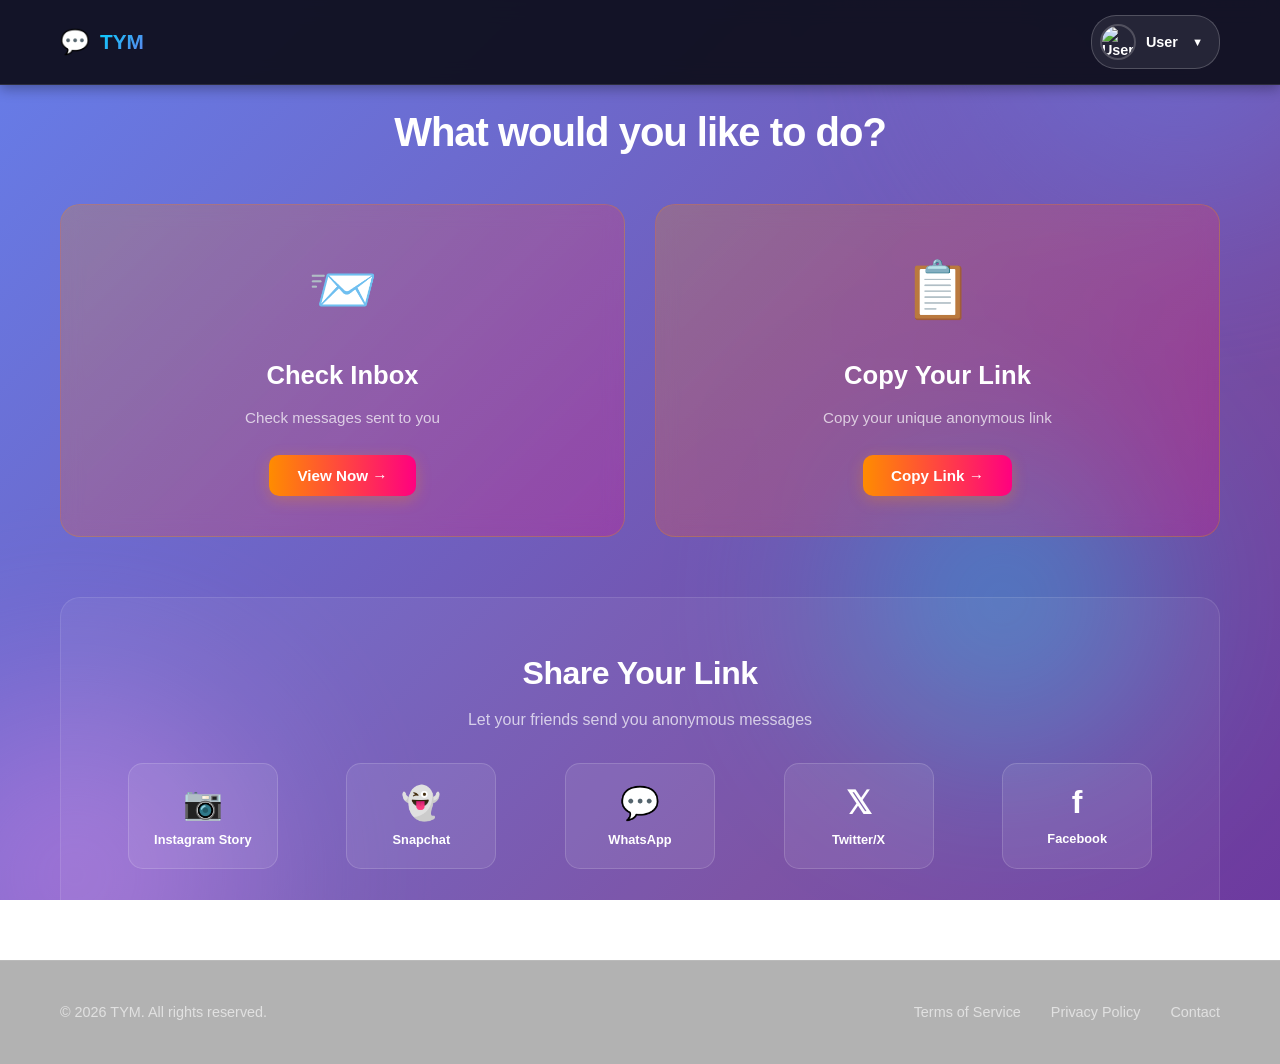
==== dashboard.html @ b66834a2 "Update" ====
<!DOCTYPE html>
<html lang="en">
<head>
    <meta charset="UTF-8">
    <meta name="viewport" content="width=device-width, initial-scale=1.0">
    <title>Dashboard - TYM (Talk Your Mind)</title>
    <link rel="stylesheet" href="dashboard-style.css">
    <!-- Cropper.js CSS -->
    <link rel="stylesheet" href="https://cdnjs.cloudflare.com/ajax/libs/cropperjs/1.5.13/cropper.min.css">
</head>
<body>
    <!-- Background Animation -->
    <div class="background">
        <div class="gradient-bg"></div>
        <div class="blur-blob blob1"></div>
        <div class="blur-blob blob2"></div>
        <div class="blur-blob blob3"></div>
    </div>

    <!-- Navigation Bar -->
    <nav class="navbar">
        <div class="nav-container">
            <!-- Logo -->
            <div class="logo">
                <span class="logo-icon">💬</span>
                <span class="logo-text">TYM</span>
            </div>

            <!-- Profile Trigger (Right Side) -->
            <div class="profile-section">
                <button class="profile-trigger" id="profileTrigger">
                    <img src="https://api.dicebear.com/7.x/avataaars/svg?seed=Felix" alt="User Avatar" class="avatar-image">
                    <span class="user-name" id="userName">User</span>
                    <span class="chevron-icon">▼</span>
                </button>

                <!-- Profile Dropdown Menu -->
                <div class="profile-dropdown hidden" id="profileDropdown">
                    <button class="dropdown-item" id="changeAvatarBtn">
                        <span class="dropdown-icon">📷</span>
                        Change Profile Avatar
                    </button>
                    <button class="dropdown-item" id="changePasswordBtn">
                        <span class="dropdown-icon">🔒</span>
                        Change Login Password
                    </button>
                    <hr class="dropdown-divider">
                    <button class="dropdown-item logout" id="logoutBtn">
                        <span class="dropdown-icon">🚪</span>
                        Logout
                    </button>
                </div>
            </div>
        </div>
    </nav>

    <!-- Main Container -->
    <main class="main-container">
        <!-- Hero Section -->
        <section class="hero-section">
            <h1 class="hero-title">What would you like to do?</h1>
            
            <div class="action-cards">
                <!-- Card 1: Check Inbox -->
                <div class="action-card card-view-messages">
                    <div class="card-icon">📨</div>
                    <h2 class="card-title">Check Inbox</h2>
                    <p class="card-subtitle">Check messages sent to you</p>
                    <button class="card-button" onclick="window.location.href='./inbox.html'">View Now →</button>
                </div>

                <!-- Card 2: Copy Link -->
                <div class="action-card card-generate-link">
                    <div class="card-icon" aria-hidden="true">📋</div>
                    <h2 class="card-title">Copy Your Link</h2>
                    <p class="card-subtitle">Copy your unique anonymous link</p>
                    <button class="card-button" onclick="copyLinkToClipboard()">Copy Link →</button>
                </div>
            </div>
        </section>

        <!-- Share Your Link Section -->
        <section class="share-section">
            <h2 class="share-title">Share Your Link</h2>
            <p class="share-subtitle">Let your friends send you anonymous messages</p>

            <div class="share-buttons-grid">
                <button class="share-button instagram" onclick="shareOn('instagram')">
                    <span class="social-icon">📷</span>
                    <span class="social-text">Instagram Story</span>
                </button>

                <button class="share-button snapchat" onclick="shareOn('snapchat')">
                    <span class="social-icon">👻</span>
                    <span class="social-text">Snapchat</span>
                </button>

                <button class="share-button whatsapp" onclick="shareOn('whatsapp')">
                    <span class="social-icon">💬</span>
                    <span class="social-text">WhatsApp</span>
                </button>

                <button class="share-button twitter" onclick="shareOn('twitter')">
                    <span class="social-icon">𝕏</span>
                    <span class="social-text">Twitter/X</span>
                </button>

                <button class="share-button facebook" onclick="shareOn('facebook')">
                    <span class="social-icon">f</span>
                    <span class="social-text">Facebook</span>
                </button>

                <!-- Copy link button removed; use 'Copy Your Link' action card above -->
            </div>
        </section>
    </main>

    <!-- Footer -->
    <footer class="footer">
        <div class="container">
            <div class="footer-content">
                <p class="footer-brand">© 2026 TYM. All rights reserved.</p>
                <div class="footer-links">
                    <a href="./terms.html" class="footer-link">Terms of Service</a>
                    <a href="./privacy.html" class="footer-link">Privacy Policy</a>
                    <a href="mailto:contact@tym.com" class="footer-link">Contact</a>
                </div>
            </div>
        </div>
    </footer>

    <!-- Toast Notification -->
    <div id="toast" class="toast hidden"></div>

    <!-- Hidden File Input -->
    <input type="file" id="avatarFileInput" accept="image/png, image/jpeg" style="display: none;">

    <!-- Avatar Crop Modal -->
    <div id="avatarCropModal" class="avatar-modal hidden" aria-hidden="true">
        <div class="avatar-modal-overlay" id="avatarModalOverlay"></div>
        <div class="avatar-modal-panel">
            <div class="avatar-modal-header">
                <h2 class="avatar-modal-title">Adjust Your Avatar</h2>
                <button class="avatar-modal-close" id="avatarModalClose" aria-label="Close modal">✕</button>
            </div>

            <div class="avatar-modal-body">
                <div class="avatar-crop-container">
                    <img id="avatarCropImage" src="" alt="Avatar to crop" class="avatar-crop-image">
                </div>
            </div>

            <div class="avatar-modal-footer">
                <button id="avatarCancelBtn" class="avatar-btn avatar-btn-ghost">Cancel</button>
                <button id="avatarConfirmBtn" class="avatar-btn avatar-btn-primary">Confirm & Upload</button>
            </div>
        </div>
    </div>

    <!-- Cropper.js Script -->
    <script src="https://cdnjs.cloudflare.com/ajax/libs/cropperjs/1.5.13/cropper.min.js"></script>

    <!-- Change Password Modal -->
    <div id="changePasswordModal" class="password-modal hidden" aria-hidden="true">
        <div class="password-modal-overlay" id="passwordModalOverlay"></div>
        <div class="password-modal-panel">
            <div class="password-modal-header">
                <h2 class="password-modal-title">Change Password</h2>
                <button class="password-modal-close" id="passwordModalClose" aria-label="Close modal">✕</button>
            </div>

            <form id="changePasswordForm" class="password-form">
                <!-- New Password Field -->
                <div class="form-group">
                    <label for="newPassword" class="form-label">New Password</label>
                    <div class="password-input-wrapper">
                        <input
                            type="password"
                            id="newPassword"
                            name="newPassword"
                            class="form-input password-input"
                            placeholder="Enter new password"
                            required
                            minlength="6"
                        >
                        <button type="button" class="toggle-password-visibility" id="toggleNewPassword" aria-label="Toggle password visibility">
                            👁️
                        </button>
                    </div>
                    <p class="password-hint">At least 6 characters recommended</p>
                </div>

                <!-- Confirm Password Field -->
                <div class="form-group">
                    <label for="confirmPassword" class="form-label">Confirm Password</label>
                    <div class="password-input-wrapper">
                        <input
                            type="password"
                            id="confirmPassword"
                            name="confirmPassword"
                            class="form-input password-input"
                            placeholder="Confirm new password"
                            required
                            minlength="6"
                        >
                        <button type="button" class="toggle-password-visibility" id="toggleConfirmPassword" aria-label="Toggle password visibility">
                            👁️
                        </button>
                    </div>
                    <!-- Real-time match feedback -->
                    <div class="password-feedback">
                        <span id="matchIndicator" class="match-indicator hidden"></span>
                    </div>
                </div>

                <!-- Error message -->
                <div id="passwordErrorMessage" class="error-message hidden"></div>

                <!-- Form Actions -->
                <div class="password-modal-footer">
                    <button type="button" id="passwordCancelBtn" class="password-btn password-btn-ghost">Cancel</button>
                    <button type="submit" id="passwordUpdateBtn" class="password-btn password-btn-primary" disabled>Update Password</button>
                </div>
            </form>
        </div>
    </div>

    <script type="module" src="dashboard.js"></script>
</body>
</html>
---- dashboard-style.css ----
/* ================================
   GLOBAL STYLES & RESET
   ================================ */

* {
    margin: 0;
    padding: 0;
    box-sizing: border-box;
}

html, body {
    width: 100%;
    height: 100%;
    scroll-behavior: smooth;
}

body {
    font-family: -apple-system, BlinkMacSystemFont, 'Segoe UI', 'Roboto', 'Oxygen', 'Ubuntu', 'Cantarell', sans-serif;
    color: #e0e0e0;
    line-height: 1.6;
    background: linear-gradient(135deg, #0f0f1e 0%, #1a1a3e 100%);
    background-attachment: fixed;
    min-height: 100vh;
    overflow-x: hidden;
}

/* ================================
   BACKGROUND & ANIMATIONS
   ================================ */

.background {
    position: fixed;
    top: 0;
    left: 0;
    width: 100%;
    height: 100%;
    z-index: -1;
    overflow: hidden;
}

.gradient-bg {
    position: absolute;
    width: 100%;
    height: 100%;
    background: linear-gradient(
        135deg,
        #667eea 0%,
        #764ba2 25%,
        #5a189a 50%,
        #240046 75%,
        #0f0f1e 100%
    );
    animation: gradientShift 12s ease infinite;
    background-size: 300% 300%;
}

@keyframes gradientShift {
    0% {
        background-position: 0% 50%;
    }
    50% {
        background-position: 100% 50%;
    }
    100% {
        background-position: 0% 50%;
    }
}

.blur-blob {
    position: absolute;
    border-radius: 50%;
    filter: blur(100px);
    opacity: 0.4;
}

.blob1 {
    width: 400px;
    height: 400px;
    background: #667eea;
    top: -200px;
    right: -100px;
    animation: float 8s ease-in-out infinite;
}

.blob2 {
    width: 350px;
    height: 350px;
    background: #f093fb;
    bottom: -150px;
    left: -100px;
    animation: float 10s ease-in-out infinite reverse;
}

.blob3 {
    width: 300px;
    height: 300px;
    background: #00d4ff;
    top: 50%;
    right: 10%;
    animation: float 12s ease-in-out infinite;
}

@keyframes float {
    0%, 100% {
        transform: translateY(0px);
    }
    50% {
        transform: translateY(-50px);
    }
}

/* ================================
   NAVBAR
   ================================ */

.navbar {
    position: fixed;
    top: 0;
    left: 0;
    right: 0;
    z-index: 1000;
    background: rgba(15, 15, 30, 0.95);
    backdrop-filter: blur(10px);
    border-bottom: 1px solid rgba(255, 255, 255, 0.1);
    padding: 15px 0;
    box-shadow: 0 4px 12px rgba(0, 0, 0, 0.3);
}

.nav-container {
    max-width: 1200px;
    margin: 0 auto;
    padding: 0 20px;
    display: flex;
    align-items: center;
    justify-content: space-between;
    gap: 20px;
}

/* Logo */
.logo {
    display: flex;
    align-items: center;
    gap: 10px;
    font-weight: 800;
    color: white;
    font-size: 1.3rem;
    text-decoration: none;
}

.logo-icon {
    font-size: 1.5rem;
}

.logo-text {
    background: linear-gradient(135deg, #00d4ff, #667eea);
    -webkit-background-clip: text;
    -webkit-text-fill-color: transparent;
    background-clip: text;
}

/* ================================
   PROFILE SECTION & DROPDOWN
   ================================ */

.profile-section {
    position: relative;
}

.profile-trigger {
    display: flex;
    align-items: center;
    gap: 10px;
    background: rgba(255, 255, 255, 0.08);
    border: 1px solid rgba(255, 255, 255, 0.2);
    color: white;
    border-radius: 25px;
    padding: 8px 16px 8px 8px;
    cursor: pointer;
    transition: all 0.3s ease;
    font-size: 0.9rem;
    font-weight: 600;
}

.profile-trigger:hover {
    background: rgba(255, 255, 255, 0.12);
    border-color: rgba(255, 255, 255, 0.3);
    transform: translateY(-2px);
    box-shadow: 0 4px 12px rgba(102, 126, 234, 0.2);
}

.avatar-image {
    width: 36px;
    height: 36px;
    border-radius: 50%;
    object-fit: cover;
    border: 2px solid rgba(255, 255, 255, 0.2);
}

.user-name {
    max-width: 80px;
    white-space: nowrap;
    overflow: hidden;
    text-overflow: ellipsis;
}

.chevron-icon {
    font-size: 0.7rem;
    margin-left: 4px;
    transition: transform 0.3s ease;
}

.profile-trigger.active .chevron-icon {
    transform: rotate(180deg);
}

/* Profile Dropdown */
.profile-dropdown {
    position: absolute;
    top: 100%;
    right: 0;
    margin-top: 8px;
    background: rgba(31, 31, 64, 0.95);
    backdrop-filter: blur(10px);
    border: 1px solid rgba(255, 255, 255, 0.15);
    border-radius: 12px;
    padding: 8px 0;
    min-width: 220px;
    z-index: 999;
    box-shadow: 0 8px 32px rgba(0, 0, 0, 0.3);
    animation: slideDown 0.3s ease-out;
}

.profile-dropdown.hidden {
    display: none;
}

@keyframes slideDown {
    from {
        opacity: 0;
        transform: translateY(-10px);
    }
    to {
        opacity: 1;
        transform: translateY(0);
    }
}

.dropdown-item {
    display: flex;
    align-items: center;
    gap: 12px;
    width: 100%;
    padding: 12px 20px;
    background: none;
    border: none;
    color: #e0e0e0;
    text-align: left;
    cursor: pointer;
    transition: all 0.2s ease;
    font-size: 0.9rem;
    font-weight: 500;
}

.dropdown-item:hover {
    background: rgba(102, 126, 234, 0.15);
    color: #00d4ff;
    padding-left: 24px;
}

.dropdown-icon {
    font-size: 1.1rem;
}

.dropdown-divider {
    margin: 8px 0;
    border: none;
    border-top: 1px solid rgba(255, 255, 255, 0.1);
}

.dropdown-item.logout:hover {
    background: rgba(244, 67, 54, 0.15);
    color: #ff6b6b;
}

/* ================================
   MAIN CONTAINER
   ================================ */

.main-container {
    max-width: 1200px;
    margin: 0 auto;
    padding: 100px 20px 40px;
    min-height: calc(100vh - 200px);
    position: relative;
    z-index: 1;
}

.container {
    max-width: 1200px;
    margin: 0 auto;
    padding: 0 20px;
}

/* ================================
   HERO SECTION
   ================================ */

.hero-section {
    margin-bottom: 60px;
    animation: fadeIn 0.6s ease-out;
}

@keyframes fadeIn {
    from {
        opacity: 0;
    }
    to {
        opacity: 1;
    }
}

.hero-title {
    font-size: 2.5rem;
    font-weight: 900;
    color: white;
    margin-bottom: 40px;
    letter-spacing: -1px;
    text-align: center;
}

/* Action Cards */
.action-cards {
    display: grid;
    grid-template-columns: repeat(2, 1fr);
    gap: 30px;
    margin-bottom: 40px;
}

.action-card {
    background: rgba(255, 255, 255, 0.08);
    backdrop-filter: blur(10px);
    border: 1px solid rgba(255, 255, 255, 0.12);
    border-radius: 20px;
    padding: 40px 30px;
    text-align: center;
    transition: all 0.3s ease;
    animation: slideUp 0.6s ease-out;
    position: relative;
    overflow: hidden;
}

@keyframes slideUp {
    from {
        opacity: 0;
        transform: translateY(30px);
    }
    to {
        opacity: 1;
        transform: translateY(0);
    }
}

.action-card::before {
    content: '';
    position: absolute;
    top: 0;
    left: 0;
    right: 0;
    bottom: 0;
    background: linear-gradient(135deg, rgba(255, 140, 0, 0.1), rgba(255, 0, 128, 0.1));
    z-index: -1;
}

.card-view-messages,
.card-generate-link {
    background: linear-gradient(135deg, rgba(255, 140, 0, 0.15), rgba(255, 0, 128, 0.15));
    border: 1px solid rgba(255, 140, 0, 0.3);
}

.action-card:hover {
    transform: translateY(-8px);
    background: linear-gradient(135deg, rgba(255, 140, 0, 0.25), rgba(255, 0, 128, 0.25));
    border: 1px solid rgba(255, 140, 0, 0.5);
    box-shadow: 0 15px 40px rgba(255, 140, 0, 0.2);
}

.card-icon {
    font-size: 3.5rem;
    margin-bottom: 20px;
    display: block;
    animation: bounce 2s ease-in-out infinite;
}

@keyframes bounce {
    0%, 100% {
        transform: translateY(0);
    }
    50% {
        transform: translateY(-10px);
    }
}

.card-title {
    font-size: 1.6rem;
    font-weight: 700;
    color: white;
    margin-bottom: 10px;
}

.card-subtitle {
    font-size: 0.95rem;
    color: rgba(255, 255, 255, 0.7);
    margin-bottom: 25px;
}

.card-button {
    padding: 12px 28px;
    background: linear-gradient(to right, #ff8c00, #ff0080);
    color: white;
    border: none;
    border-radius: 10px;
    font-weight: 700;
    font-size: 0.95rem;
    cursor: pointer;
    transition: all 0.3s ease;
    box-shadow: 0 4px 15px rgba(255, 140, 0, 0.3);
}

.card-button:hover {
    transform: translateY(-2px);
    box-shadow: 0 6px 25px rgba(255, 140, 0, 0.5);
}

.card-button:active {
    transform: translateY(0);
}

/* ================================
   SHARE SECTION
   ================================ */

.share-section {
    background: rgba(255, 255, 255, 0.05);
    border: 1px solid rgba(255, 255, 255, 0.1);
    border-radius: 20px;
    padding: 50px 40px;
    text-align: center;
}

.share-title {
    font-size: 2rem;
    font-weight: 900;
    color: white;
    margin-bottom: 8px;
    letter-spacing: -0.5px;
}

.share-subtitle {
    font-size: 1rem;
    color: rgba(255, 255, 255, 0.7);
    margin-bottom: 30px;
}

.share-buttons-grid {
    display: grid;
    grid-template-columns: repeat(auto-fit, minmax(150px, 1fr));
    gap: 15px;
    justify-items: center;
}

.share-button {
    display: flex;
    flex-direction: column;
    align-items: center;
    justify-content: center;
    gap: 10px;
    width: 100%;
    max-width: 150px;
    padding: 20px 15px;
    background: rgba(255, 255, 255, 0.08);
    border: 1px solid rgba(255, 255, 255, 0.15);
    border-radius: 15px;
    color: white;
    cursor: pointer;
    transition: all 0.3s ease;
    font-weight: 600;
    font-size: 0.85rem;
}

.share-button:hover {
    background: linear-gradient(135deg, rgba(255, 140, 0, 0.3), rgba(255, 0, 128, 0.3));
    border: 1px solid rgba(255, 140, 0, 0.5);
    transform: translateY(-5px);
    box-shadow: 0 10px 25px rgba(255, 140, 0, 0.2);
}

.share-button:active {
    transform: translateY(-2px);
}

.social-icon {
    font-size: 2rem;
}

.social-text {
    text-align: center;
    font-size: 0.8rem;
    line-height: 1.3;
}

/* ================================
   FOOTER
   ================================ */

.footer {
    background: rgba(0, 0, 0, 0.3);
    backdrop-filter: blur(10px);
    border-top: 1px solid rgba(255, 255, 255, 0.1);
    padding: 40px 0;
    margin-top: auto;
    position: relative;
    z-index: 1;
}

.footer-content {
    display: flex;
    justify-content: space-between;
    align-items: center;
    gap: 30px;
}

.footer-brand {
    color: rgba(255, 255, 255, 0.6);
    font-size: 0.9rem;
}

.footer-links {
    display: flex;
    gap: 30px;
}

.footer-link {
    color: rgba(255, 255, 255, 0.6);
    text-decoration: none;
    font-size: 0.9rem;
    transition: all 0.3s ease;
}

.footer-link:hover {
    color: #667eea;
    transform: translateY(-2px);
}

/* ================================
   TOAST NOTIFICATION
   ================================ */

.toast {
    position: fixed;
    bottom: 30px;
    left: 50%;
    transform: translateX(-50%);
    background: linear-gradient(135deg, #4caf50, #45a049);
    color: white;
    padding: 14px 24px;
    border-radius: 8px;
    font-weight: 600;
    z-index: 5000;
    box-shadow: 0 4px 12px rgba(0, 0, 0, 0.3);
    animation: slideUp 0.3s ease-out;
}

.toast.hidden {
    display: none;
}

.toast.error {
    background: linear-gradient(135deg, #f44336, #da190b);
}

/* ================================
   RESPONSIVE DESIGN
   ================================ */

@media (max-width: 1024px) {
    .nav-container {
        padding: 0 15px;
        gap: 15px;
    }

    .main-container {
        padding: 90px 15px 40px;
    }

    .hero-title {
        font-size: 2rem;
    }

    .action-cards {
        gap: 20px;
    }

    .action-card {
        padding: 30px 20px;
    }

    .share-section {
        padding: 40px 30px;
    }

    .share-title {
        font-size: 1.6rem;
    }
}

@media (max-width: 768px) {
    .navbar {
        padding: 12px 0;
    }

    .nav-container {
        padding: 0 12px;
        gap: 10px;
    }

    .logo {
        font-size: 1.1rem;
        gap: 8px;
    }

    .logo-icon {
        font-size: 1.3rem;
    }

    .logo-text {
        display: none;
    }

    .user-name {
        max-width: 60px;
    }

    .profile-trigger {
        padding: 6px 12px 6px 6px;
    }

    .avatar-image {
        width: 32px;
        height: 32px;
    }

    .main-container {
        padding: 80px 12px 40px;
    }

    .hero-section {
        margin-bottom: 40px;
    }

    .hero-title {
        font-size: 1.6rem;
        margin-bottom: 30px;
    }

    .action-cards {
        grid-template-columns: 1fr;
        gap: 15px;
    }

    .action-card {
        padding: 25px 20px;
    }

    .card-icon {
        font-size: 2.5rem;
        margin-bottom: 15px;
    }

    .card-title {
        font-size: 1.3rem;
    }

    .card-subtitle {
        font-size: 0.9rem;
        margin-bottom: 18px;
    }

    .card-button {
        padding: 10px 24px;
        font-size: 0.9rem;
    }

    .share-section {
        padding: 35px 20px;
    }

    .share-title {
        font-size: 1.3rem;
    }

    .share-subtitle {
        font-size: 0.9rem;
        margin-bottom: 25px;
    }

    .share-buttons-grid {
        grid-template-columns: repeat(auto-fit, minmax(130px, 1fr));
        gap: 12px;
    }

    .share-button {
        max-width: 100%;
        padding: 18px 12px;
    }

    .footer-content {
        flex-direction: column;
        text-align: center;
        gap: 20px;
    }

    .footer-links {
        flex-wrap: wrap;
        gap: 15px;
        justify-content: center;
    }
}

@media (max-width: 480px) {
    .navbar {
        padding: 10px 0;
    }

    .nav-container {
        padding: 0 10px;
        gap: 8px;
    }

    .logo {
        font-size: 1rem;
        gap: 6px;
    }

    .logo-icon {
        font-size: 1.2rem;
    }

    .profile-trigger {
        padding: 5px 10px 5px 5px;
        gap: 8px;
    }

    .avatar-image {
        width: 30px;
        height: 30px;
    }

    .user-name {
        max-width: 50px;
        font-size: 0.85rem;
    }

    .chevron-icon {
        font-size: 0.6rem;
    }

    .main-container {
        padding: 75px 10px 30px;
    }

    .hero-section {
        margin-bottom: 30px;
    }

    .hero-title {
        font-size: 1.4rem;
        margin-bottom: 25px;
    }

    .action-cards {
        gap: 12px;
    }

    .action-card {
        padding: 20px 15px;
    }

    .card-icon {
        font-size: 2rem;
        margin-bottom: 12px;
    }

    .card-title {
        font-size: 1.1rem;
    }

    .card-subtitle {
        font-size: 0.85rem;
        margin-bottom: 15px;
    }

    .card-button {
        padding: 9px 20px;
        font-size: 0.85rem;
    }

    .share-section {
        padding: 30px 15px;
    }

    .share-title {
        font-size: 1.2rem;
        margin-bottom: 6px;
    }

    .share-subtitle {
        font-size: 0.85rem;
        margin-bottom: 20px;
    }

    .share-buttons-grid {
        grid-template-columns: repeat(2, 1fr);
        gap: 10px;
    }

    .share-button {
        padding: 16px 10px;
        font-size: 0.75rem;
    }

    .social-icon {
        font-size: 1.6rem;
    }

    .toast {
        bottom: 20px;
        padding: 12px 20px;
        font-size: 0.9rem;
    }

    .footer {
        padding: 30px 0;
    }

    .footer-brand {
        font-size: 0.8rem;
    }

    .footer-link {
        font-size: 0.8rem;
    }

    .profile-dropdown {
        min-width: 180px;
    }

    .dropdown-item {
        padding: 10px 16px;
        font-size: 0.85rem;
    }
}

@media (max-width: 360px) {
    .nav-container {
        padding: 0 8px;
    }

    .user-name {
        max-width: 42px;
        font-size: 0.8rem;
    }

    .hero-title {
        font-size: 1.2rem;
    }

    .card-button {
        width: 100%;
    }

    .share-button {
        padding: 14px 8px;
        font-size: 0.72rem;
    }
}

/* ================================
   AVATAR CROP MODAL STYLES
   ================================ */

.avatar-modal {
    position: fixed;
    top: 0;
    left: 0;
    width: 100%;
    height: 100%;
    z-index: 9999;
    display: flex;
    align-items: center;
    justify-content: center;
    animation: fadeIn 0.3s ease-in-out;
}

.avatar-modal.hidden {
    display: none;
}

@keyframes fadeIn {
    from {
        opacity: 0;
    }
    to {
        opacity: 1;
    }
}

.avatar-modal-overlay {
    position: absolute;
    top: 0;
    left: 0;
    width: 100%;
    height: 100%;
    background: rgba(0, 0, 0, 0.7);
    backdrop-filter: blur(5px);
    z-index: -1;
}

.avatar-modal-panel {
    background: linear-gradient(135deg, #1a1a2e 0%, #16213e 100%);
    border: 1px solid rgba(255, 140, 0, 0.2);
    border-radius: 20px;
    box-shadow: 0 8px 32px rgba(255, 140, 0, 0.1), 0 0 50px rgba(255, 0, 128, 0.05);
    padding: 30px;
    max-width: 500px;
    width: 90%;
    animation: slideUp 0.3s ease-out;
}

@keyframes slideUp {
    from {
        transform: translateY(50px);
        opacity: 0;
    }
    to {
        transform: translateY(0);
        opacity: 1;
    }
}

.avatar-modal-header {
    display: flex;
    justify-content: space-between;
    align-items: center;
    margin-bottom: 20px;
    padding-bottom: 15px;
    border-bottom: 1px solid rgba(255, 140, 0, 0.15);
}

.avatar-modal-title {
    font-size: 1.5rem;
    font-weight: 600;
    color: #fff;
    margin: 0;
}

.avatar-modal-close {
    background: none;
    border: none;
    font-size: 1.5rem;
    color: #b0b0b0;
    cursor: pointer;
    padding: 0;
    width: 32px;
    height: 32px;
    display: flex;
    align-items: center;
    justify-content: center;
    border-radius: 8px;
    transition: all 0.2s ease;
}

.avatar-modal-close:hover {
    background: rgba(255, 140, 0, 0.1);
    color: #ff8c00;
}

.avatar-modal-body {
    margin-bottom: 25px;
}

.avatar-crop-container {
    width: 100%;
    height: 400px;
    background: rgba(0, 0, 0, 0.3);
    border-radius: 12px;
    overflow: hidden;
    border: 2px solid rgba(255, 140, 0, 0.2);
}

.avatar-crop-image {
    width: 100%;
    height: 100%;
    display: block;
}

/* Cropper.js circular mask preview */
.avatar-crop-container .cropper-view-box {
    border-radius: 50% !important;
    outline-width: 0 !important;
    box-shadow: inset 0 0 0 1000px rgba(0, 0, 0, 0.5) !important;
}

.avatar-crop-container .cropper-modal {
    background: rgba(0, 0, 0, 0.5) !important;
}

.avatar-crop-container .cropper-face {
    background-color: rgba(255, 255, 255, 0.1) !important;
}

.avatar-modal-footer {
    display: flex;
    gap: 12px;
    justify-content: flex-end;
}

.avatar-btn {
    padding: 12px 24px;
    border: none;
    border-radius: 10px;
    font-size: 1rem;
    font-weight: 600;
    cursor: pointer;
    transition: all 0.3s ease;
    text-transform: capitalize;
}

.avatar-btn-ghost {
    background: transparent;
    color: #b0b0b0;
    border: 1px solid rgba(255, 255, 255, 0.2);
}

.avatar-btn-ghost:hover {
    background: rgba(255, 255, 255, 0.05);
    color: #fff;
    border-color: rgba(255, 255, 255, 0.3);
}

.avatar-btn-primary {
    background: linear-gradient(to right, #ff8c00, #ff0080);
    color: #fff;
    box-shadow: 0 4px 15px rgba(255, 140, 0, 0.3);
}

.avatar-btn-primary:hover {
    transform: translateY(-2px);
    box-shadow: 0 6px 20px rgba(255, 140, 0, 0.4);
}

.avatar-btn-primary:active {
    transform: translateY(0);
}

/* Responsive Avatar Modal */
@media (max-width: 600px) {
    .avatar-modal-panel {
        padding: 20px;
        width: 95%;
    }

    .avatar-modal-title {
        font-size: 1.25rem;
    }

    .avatar-crop-container {
        height: 300px;
    }

    .avatar-modal-footer {
        flex-direction: column;
    }

    .avatar-btn {
        width: 100%;
    }
}

/* ================================
   CHANGE PASSWORD MODAL STYLES
   ================================ */

.password-modal {
    position: fixed;
    top: 0;
    left: 0;
    width: 100%;
    height: 100%;
    z-index: 9999;
    display: flex;
    align-items: center;
    justify-content: center;
    animation: fadeIn 0.3s ease-in-out;
}

.password-modal.hidden {
    display: none;
}

.password-modal-overlay {
    position: absolute;
    top: 0;
    left: 0;
    width: 100%;
    height: 100%;
    background: rgba(0, 0, 0, 0.7);
    backdrop-filter: blur(5px);
    z-index: -1;
}

.password-modal-panel {
    background: linear-gradient(135deg, #1a1a2e 0%, #16213e 100%);
    border: 1px solid rgba(255, 140, 0, 0.2);
    border-radius: 20px;
    box-shadow: 0 8px 32px rgba(255, 140, 0, 0.1), 0 0 50px rgba(255, 0, 128, 0.05);
    padding: 30px;
    max-width: 450px;
    width: 90%;
    animation: slideUp 0.3s ease-out;
}

.password-modal-header {
    display: flex;
    justify-content: space-between;
    align-items: center;
    margin-bottom: 25px;
    padding-bottom: 15px;
    border-bottom: 1px solid rgba(255, 140, 0, 0.15);
}

.password-modal-title {
    font-size: 1.5rem;
    font-weight: 600;
    color: #fff;
    margin: 0;
}

.password-modal-close {
    background: none;
    border: none;
    font-size: 1.5rem;
    color: #b0b0b0;
    cursor: pointer;
    padding: 0;
    width: 32px;
    height: 32px;
    display: flex;
    align-items: center;
    justify-content: center;
    border-radius: 8px;
    transition: all 0.2s ease;
}

.password-modal-close:hover {
    background: rgba(255, 140, 0, 0.1);
    color: #ff8c00;
}

.password-form {
    display: flex;
    flex-direction: column;
    gap: 20px;
}

.form-group {
    display: flex;
    flex-direction: column;
    gap: 8px;
}

.form-label {
    font-size: 0.95rem;
    font-weight: 600;
    color: #e0e0e0;
    text-transform: capitalize;
}

.password-input-wrapper {
    position: relative;
    display: flex;
    align-items: center;
}

.form-input {
    width: 100%;
    padding: 12px 42px 12px 14px;
    background: rgba(255, 255, 255, 0.05);
    border: 1.5px solid rgba(255, 140, 0, 0.2);
    border-radius: 10px;
    color: #fff;
    font-size: 1rem;
    transition: all 0.3s ease;
}

.form-input:focus {
    outline: none;
    background: rgba(255, 255, 255, 0.08);
    border-color: rgba(255, 140, 0, 0.5);
    box-shadow: 0 0 0 3px rgba(255, 140, 0, 0.1);
}

.form-input::placeholder {
    color: #808080;
}

.toggle-password-visibility {
    position: absolute;
    right: 12px;
    background: none;
    border: none;
    cursor: pointer;
    font-size: 1.1rem;
    padding: 4px 8px;
    color: #b0b0b0;
    transition: color 0.2s ease;
    display: flex;
    align-items: center;
    justify-content: center;
}

.toggle-password-visibility:hover {
    color: #ff8c00;
}

.password-hint {
    font-size: 0.8rem;
    color: #909090;
    margin: 0;
}

.password-feedback {
    min-height: 20px;
    display: flex;
    align-items: center;
}

.match-indicator {
    font-size: 0.85rem;
    font-weight: 600;
    display: flex;
    align-items: center;
    gap: 6px;
}

.match-indicator.match {
    color: #4caf50;
}

.match-indicator.match::before {
    content: '✓';
}

.match-indicator.mismatch {
    color: #f44336;
}

.match-indicator.mismatch::before {
    content: '✗';
}

.error-message {
    padding: 12px 14px;
    background: rgba(244, 67, 54, 0.1);
    border: 1px solid rgba(244, 67, 54, 0.3);
    border-radius: 8px;
    color: #f44336;
    font-size: 0.9rem;
    text-align: center;
}

.error-message.hidden {
    display: none;
}

.password-modal-footer {
    display: flex;
    gap: 12px;
    justify-content: flex-end;
    margin-top: 25px;
}

.password-btn {
    padding: 12px 24px;
    border: none;
    border-radius: 10px;
    font-size: 1rem;
    font-weight: 600;
    cursor: pointer;
    transition: all 0.3s ease;
    text-transform: capitalize;
}

.password-btn:disabled {
    opacity: 0.5;
    cursor: not-allowed;
}

.password-btn-ghost {
    background: transparent;
    color: #b0b0b0;
    border: 1px solid rgba(255, 255, 255, 0.2);
}

.password-btn-ghost:hover:not(:disabled) {
    background: rgba(255, 255, 255, 0.05);
    color: #fff;
    border-color: rgba(255, 255, 255, 0.3);
}

.password-btn-primary {
    background: linear-gradient(to right, #ff8c00, #ff0080);
    color: #fff;
    box-shadow: 0 4px 15px rgba(255, 140, 0, 0.3);
}

.password-btn-primary:hover:not(:disabled) {
    transform: translateY(-2px);
    box-shadow: 0 6px 20px rgba(255, 140, 0, 0.4);
}

.password-btn-primary:active:not(:disabled) {
    transform: translateY(0);
}

.password-btn-primary.loading {
    pointer-events: none;
}

/* Responsive Password Modal */
@media (max-width: 600px) {
    .password-modal-panel {
        padding: 20px;
        width: 95%;
    }

    .password-modal-title {
        font-size: 1.25rem;
    }

    .password-modal-footer {
        flex-direction: column;
    }

    .password-btn {
        width: 100%;
    }

    .form-input {
        padding: 12px 40px 12px 14px;
        font-size: 16px; /* Prevents zoom on iOS */
    }
}
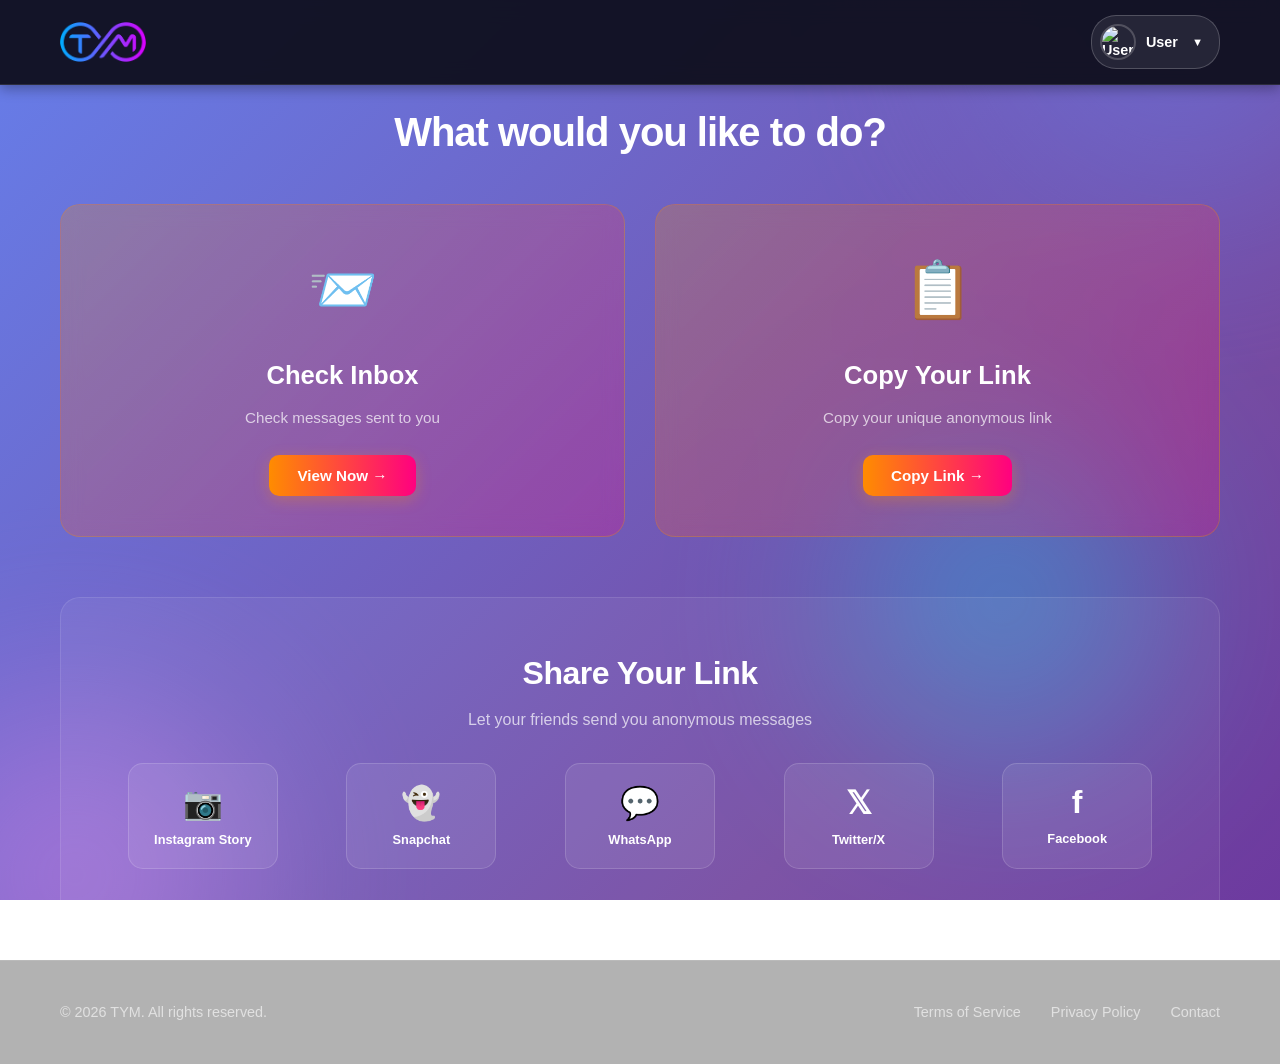
==== commit 1eb2d0fe: "update" ====
--- a/dashboard.html
+++ b/dashboard.html
@@ -22,8 +22,7 @@
         <div class="nav-container">
             <!-- Logo -->
             <div class="logo">
-                <span class="logo-icon">💬</span>
-                <span class="logo-text">TYM</span>
+                <img src="assets/tym-logo.png" alt="TYM logo" class="logo-image">
             </div>
 
             <!-- Profile Trigger (Right Side) -->
--- a/dashboard-style.css
+++ b/dashboard-style.css
@@ -140,22 +140,13 @@
 .logo {
     display: flex;
     align-items: center;
-    gap: 10px;
-    font-weight: 800;
-    color: white;
-    font-size: 1.3rem;
     text-decoration: none;
 }
 
-.logo-icon {
-    font-size: 1.5rem;
-}
-
-.logo-text {
-    background: linear-gradient(135deg, #00d4ff, #667eea);
-    -webkit-background-clip: text;
-    -webkit-text-fill-color: transparent;
-    background-clip: text;
+.logo-image {
+    display: block;
+    width: auto;
+    height: 40px;
 }
 
 /* ================================
@@ -623,17 +614,8 @@
         gap: 10px;
     }
 
-    .logo {
-        font-size: 1.1rem;
-        gap: 8px;
-    }
-
-    .logo-icon {
-        font-size: 1.3rem;
-    }
-
-    .logo-text {
-        display: none;
+    .logo-image {
+        height: 34px;
     }
 
     .user-name {
@@ -736,13 +718,8 @@
         gap: 8px;
     }
 
-    .logo {
-        font-size: 1rem;
-        gap: 6px;
-    }
-
-    .logo-icon {
-        font-size: 1.2rem;
+    .logo-image {
+        height: 30px;
     }
 
     .profile-trigger {
@@ -1341,6 +1318,8 @@
     .password-modal-panel {
         padding: 20px;
         width: 95%;
+        max-height: calc(100vh - 24px);
+        overflow-y: auto;
     }
 
     .password-modal-title {
@@ -1360,3 +1339,170 @@
         font-size: 16px; /* Prevents zoom on iOS */
     }
 }
+
+@media (max-width: 420px) {
+    .share-buttons-grid {
+        grid-template-columns: 1fr;
+    }
+
+    .share-button {
+        max-width: 100%;
+    }
+
+    .avatar-modal-panel,
+    .password-modal-panel {
+        width: calc(100% - 16px);
+        padding: 16px;
+        border-radius: 14px;
+        max-height: calc(100vh - 16px);
+        overflow-y: auto;
+    }
+
+    .avatar-crop-container {
+        height: 260px;
+    }
+}
+
+@media (max-height: 720px) {
+    .main-container {
+        padding-top: 76px;
+    }
+}
+
+/* Device preset tuning */
+@media (max-width: 390px) and (max-height: 844px) {
+    .hero-title {
+        font-size: 1.25rem;
+        margin-bottom: 20px;
+    }
+
+    .action-card {
+        padding: 18px 12px;
+    }
+
+    .share-section {
+        padding: 24px 12px;
+    }
+}
+
+@media (min-width: 768px) and (max-width: 1024px) {
+    .main-container {
+        max-width: 960px;
+    }
+
+    .action-cards {
+        grid-template-columns: repeat(2, minmax(0, 1fr));
+        gap: 18px;
+    }
+
+    .share-buttons-grid {
+        grid-template-columns: repeat(3, minmax(0, 1fr));
+    }
+}
+
+@media (min-width: 1440px) {
+    .nav-container,
+    .main-container,
+    .container {
+        max-width: 1320px;
+    }
+
+    .hero-title {
+        font-size: 2.8rem;
+    }
+
+    .action-card {
+        padding: 44px 34px;
+    }
+
+    .share-section {
+        padding: 56px 48px;
+    }
+}
+
+/* Final viewport polish */
+@media (max-width: 375px) and (max-height: 667px) {
+    .main-container {
+        padding: 70px 8px 24px;
+    }
+
+    .hero-title {
+        font-size: 1.1rem;
+        margin-bottom: 16px;
+    }
+
+    .action-card {
+        padding: 14px 10px;
+    }
+
+    .share-section {
+        padding: 18px 10px;
+    }
+}
+
+@media (min-width: 768px) and (max-width: 834px) and (orientation: portrait) {
+    .main-container {
+        padding: 90px 18px 38px;
+    }
+
+    .hero-title {
+        font-size: 2.15rem;
+    }
+
+    .share-buttons-grid {
+        grid-template-columns: repeat(2, minmax(0, 1fr));
+        gap: 14px;
+    }
+
+    .share-button {
+        max-width: 100%;
+    }
+}
+
+@media (min-width: 1900px) and (min-height: 1000px) {
+    .hero-title {
+        font-size: 3rem;
+    }
+
+    .action-cards {
+        gap: 36px;
+    }
+
+    .share-buttons-grid {
+        grid-template-columns: repeat(6, minmax(0, 1fr));
+    }
+}
+
+@media (max-height: 500px) and (orientation: landscape) {
+    .navbar {
+        padding: 8px 0;
+    }
+
+    .main-container {
+        padding-top: 62px;
+        padding-bottom: 16px;
+    }
+
+    .hero-title {
+        font-size: 1.35rem;
+        margin-bottom: 14px;
+    }
+
+    .action-cards {
+        gap: 12px;
+    }
+
+    .action-card {
+        padding: 16px 12px;
+    }
+
+    .share-section {
+        padding: 20px 14px;
+    }
+
+    .avatar-modal-panel,
+    .password-modal-panel {
+        max-height: calc(100vh - 14px);
+        overflow-y: auto;
+    }
+}
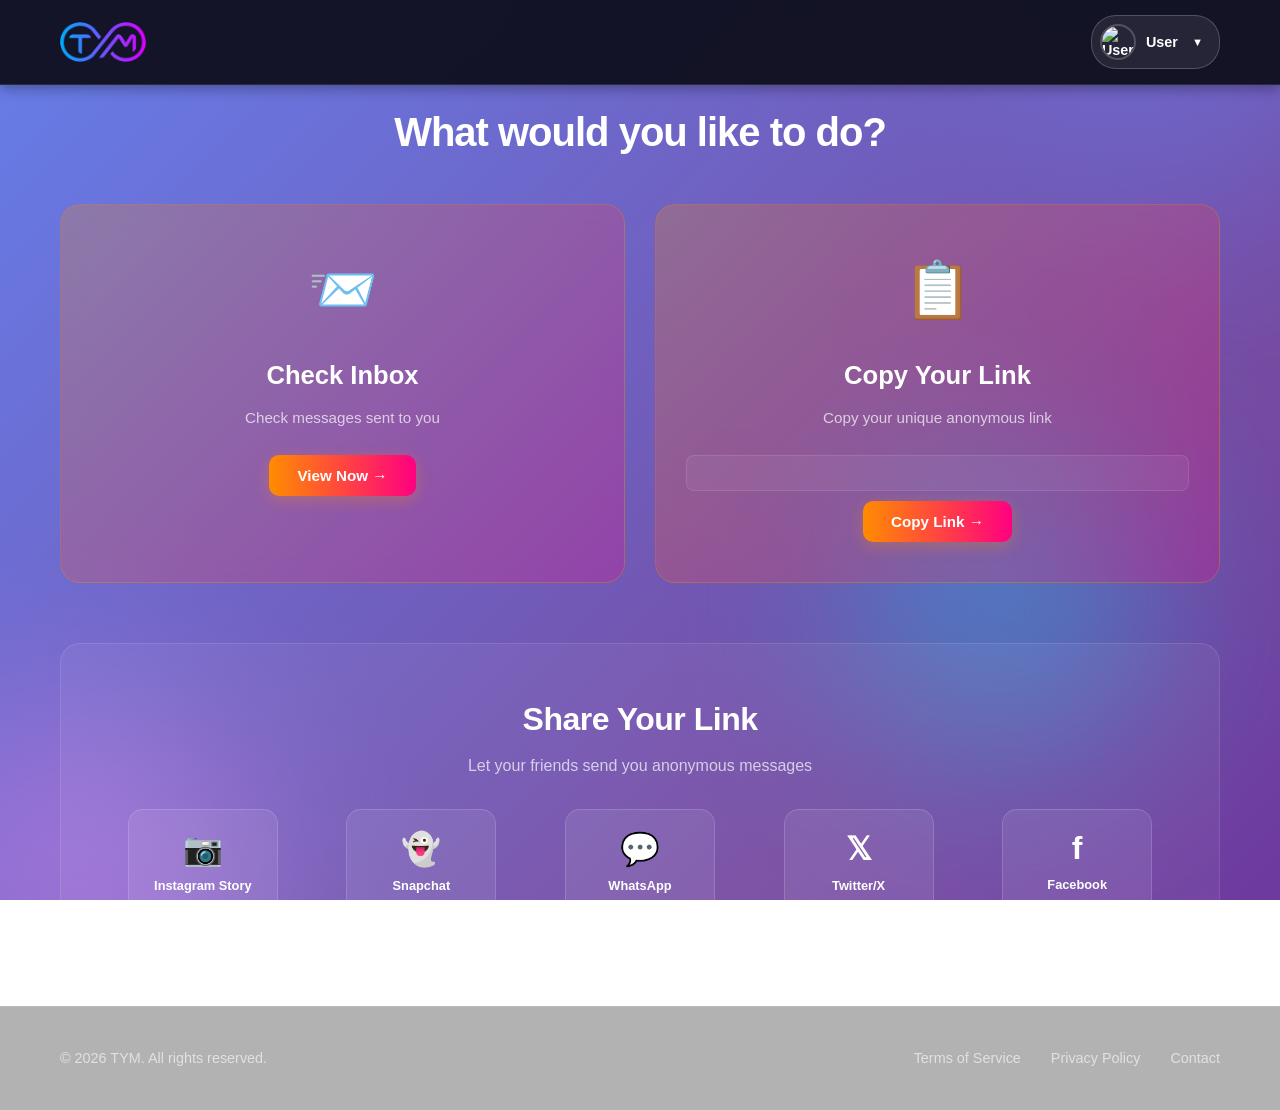
==== commit d8b9db59: "Reboot" ====
--- a/dashboard.html
+++ b/dashboard.html
@@ -7,6 +7,13 @@
     <link rel="stylesheet" href="dashboard-style.css">
     <!-- Cropper.js CSS -->
     <link rel="stylesheet" href="https://cdnjs.cloudflare.com/ajax/libs/cropperjs/1.5.13/cropper.min.css">
+    <!-- PWA -->
+    <link rel="manifest" href="./manifest.json">
+    <meta name="theme-color" content="#667eea">
+    <meta name="apple-mobile-web-app-capable" content="yes">
+    <meta name="apple-mobile-web-app-status-bar-style" content="black-translucent">
+    <meta name="apple-mobile-web-app-title" content="TYM">
+    <link rel="apple-touch-icon" href="./assets/tym-logo.png">
 </head>
 <body>
     <!-- Background Animation -->
@@ -73,7 +80,10 @@
                     <div class="card-icon" aria-hidden="true">📋</div>
                     <h2 class="card-title">Copy Your Link</h2>
                     <p class="card-subtitle">Copy your unique anonymous link</p>
-                    <button class="card-button" onclick="copyLinkToClipboard()">Copy Link →</button>
+                    <div class="link-display-wrapper">
+                        <p id="userLinkDisplay" class="user-link-display" aria-label="Your unique link"></p>
+                        <button class="card-button btn-copy-link" id="copyLinkInline" onclick="copyLinkToClipboard()" aria-label="Copy your unique link to clipboard">Copy Link →</button>
+                    </div>
                 </div>
             </div>
         </section>
--- a/dashboard-style.css
+++ b/dashboard-style.css
@@ -570,6 +570,38 @@
 }
 
 /* ================================
+   LINK DISPLAY
+   ================================ */
+
+.link-display-wrapper {
+    width: 100%;
+    display: flex;
+    flex-direction: column;
+    align-items: center;
+    gap: 10px;
+    margin-top: 4px;
+}
+
+.user-link-display {
+    width: 100%;
+    padding: 8px 12px;
+    background: rgba(255, 255, 255, 0.05);
+    border: 1px solid rgba(255, 255, 255, 0.1);
+    border-radius: 8px;
+    font-size: 0.75rem;
+    color: rgba(255, 255, 255, 0.6);
+    word-break: break-all;
+    text-align: center;
+    min-height: 36px;
+    line-height: 1.4;
+    font-family: monospace;
+}
+
+/* Match indicator states */
+.match-indicator.matched { color: #4caf50; }
+.match-indicator.mismatch { color: #f44336; }
+
+/* ================================
    RESPONSIVE DESIGN
    ================================ */
 
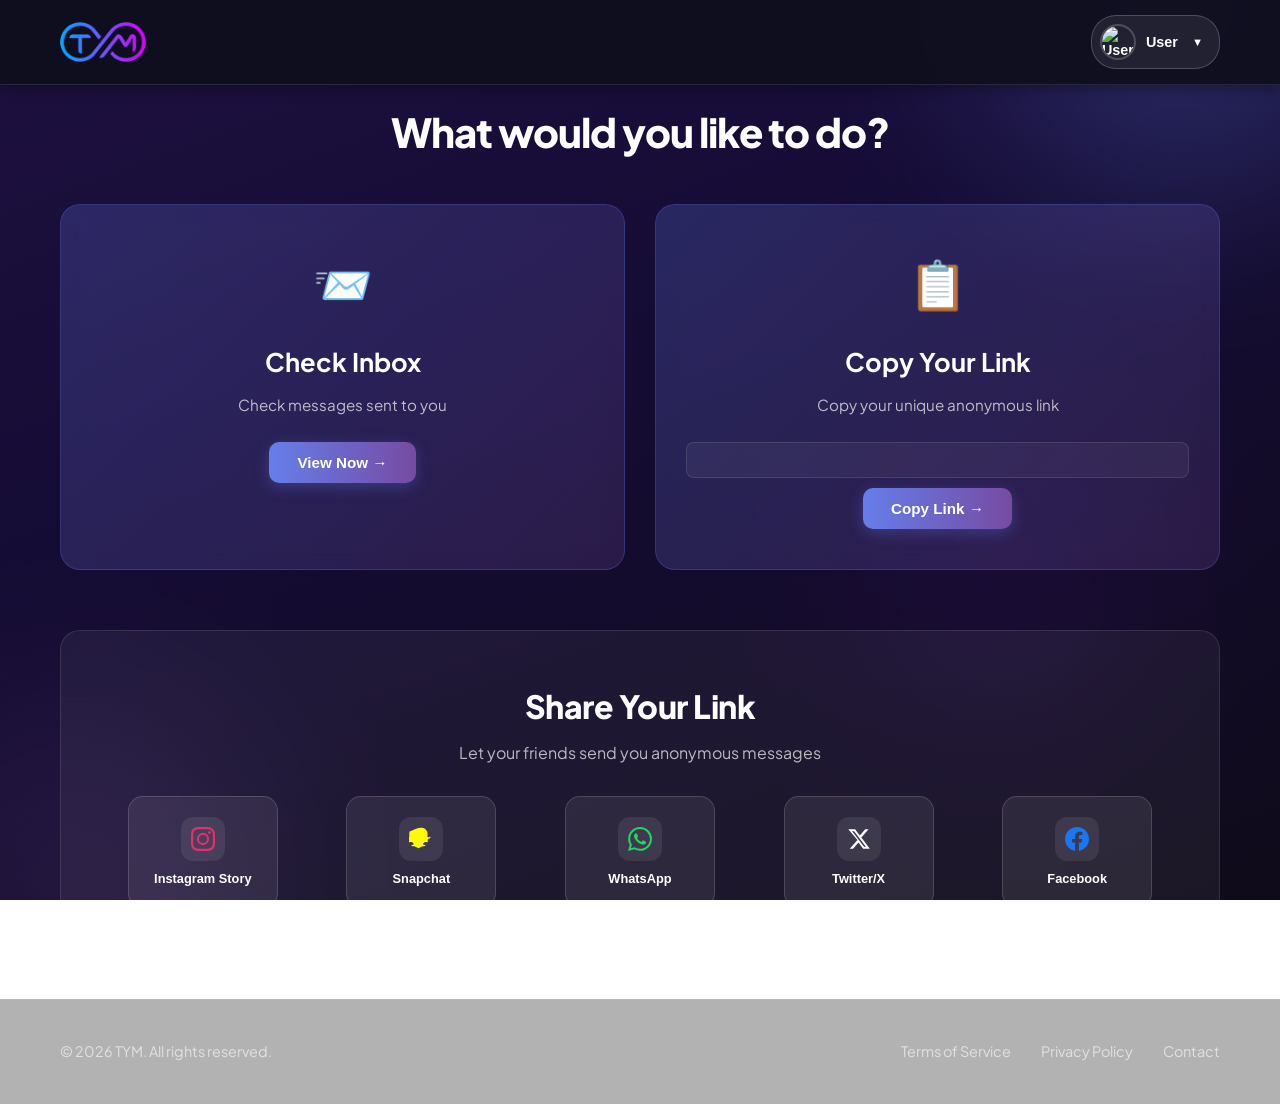
==== commit d2de51e4: "UI update" ====
--- a/dashboard.html
+++ b/dashboard.html
@@ -4,6 +4,7 @@
     <meta charset="UTF-8">
     <meta name="viewport" content="width=device-width, initial-scale=1.0">
     <title>Dashboard - TYM (Talk Your Mind)</title>
+    <link href="https://fonts.googleapis.com/css2?family=Plus+Jakarta+Sans:wght@400;500;600;700;800&display=swap" rel="stylesheet">
     <link rel="stylesheet" href="dashboard-style.css">
     <!-- Cropper.js CSS -->
     <link rel="stylesheet" href="https://cdnjs.cloudflare.com/ajax/libs/cropperjs/1.5.13/cropper.min.css">
@@ -95,27 +96,37 @@
 
             <div class="share-buttons-grid">
                 <button class="share-button instagram" onclick="shareOn('instagram')">
-                    <span class="social-icon">📷</span>
+                    <span class="social-icon">
+                        <svg xmlns="http://www.w3.org/2000/svg" viewBox="0 0 24 24" fill="currentColor" width="28" height="28" aria-hidden="true"><path d="M12 2.163c3.204 0 3.584.012 4.85.07 3.252.148 4.771 1.691 4.919 4.919.058 1.265.069 1.645.069 4.849 0 3.205-.012 3.584-.069 4.849-.149 3.225-1.664 4.771-4.919 4.919-1.266.058-1.644.07-4.85.07-3.204 0-3.584-.012-4.849-.07-3.26-.149-4.771-1.699-4.919-4.92-.058-1.265-.07-1.644-.07-4.849 0-3.204.013-3.583.07-4.849.149-3.227 1.664-4.771 4.919-4.919 1.266-.057 1.645-.069 4.849-.069zM12 0C8.741 0 8.333.014 7.053.072 2.695.272.273 2.69.073 7.052.014 8.333 0 8.741 0 12c0 3.259.014 3.668.072 4.948.2 4.358 2.618 6.78 6.98 6.98C8.333 23.986 8.741 24 12 24c3.259 0 3.668-.014 4.948-.072 4.354-.2 6.782-2.618 6.979-6.98.059-1.28.073-1.689.073-4.948 0-3.259-.014-3.667-.072-4.947-.196-4.354-2.617-6.78-6.979-6.98C15.668.014 15.259 0 12 0zm0 5.838a6.162 6.162 0 100 12.324 6.162 6.162 0 000-12.324zM12 16a4 4 0 110-8 4 4 0 010 8zm6.406-11.845a1.44 1.44 0 100 2.881 1.44 1.44 0 000-2.881z"/></svg>
+                    </span>
                     <span class="social-text">Instagram Story</span>
                 </button>
 
                 <button class="share-button snapchat" onclick="shareOn('snapchat')">
-                    <span class="social-icon">👻</span>
+                    <span class="social-icon">
+                        <svg xmlns="http://www.w3.org/2000/svg" viewBox="0 0 24 24" fill="currentColor" width="28" height="28" aria-hidden="true"><path d="M12.206.793c.99 0 4.347.276 5.93 3.821.529 1.193.403 3.219.317 4.814-.01.149-.023.295-.034.431v.14l.14.063c.491.225 1.071.191 1.657-.09.383-.181.636-.168.779-.168.267 0 .494.321.494.73 0 .395-.22.72-.507.743-1.263.108-2.26 1.483-2.33 1.605-.225.388-.094.682.071 1.138.17.46.272.734 0 .972-.272.238-.803.165-.985.137-.225-.033-1.141-.338-2.088.012-.948.35-1.37 1.252-1.37 1.252-.146.306-.22.618-.22.818 0 .318.146.44.504.516.337.072.731.084 1.168.164.584.108.922.337.922.584 0 .292-.332.439-.686.512-.354.072-.826.117-.934.355-1.082-.019-1.892.055-2.615.286-.736.236-1.367.628-1.73.967-.386.361-.73.63-1.27.63-.485 0-.88-.243-1.27-.62-.37-.336-1.004-.736-1.75-.977-.736-.239-1.567-.309-2.665-.289-.11-.238-.58-.283-.934-.355-.354-.073-.686-.22-.686-.512 0-.247.338-.476.922-.584.437-.08.831-.092 1.168-.164.358-.076.504-.198.504-.516 0-.2-.074-.512-.22-.818 0 0-.422-.902-1.37-1.252-.947-.35-1.863-.045-2.088-.012-.182.028-.713.101-.985-.137-.272-.238-.17-.512 0-.972.165-.456.296-.75.071-1.138-.07-.122-1.067-1.497-2.33-1.605-.287-.023-.507-.348-.507-.743 0-.409.227-.73.494-.73.143 0 .396-.013.779.168.586.281 1.166.315 1.657.09l.14-.063v-.14c-.011-.136-.024-.282-.034-.431-.086-1.595-.212-3.621.317-4.814C7.853 1.069 11.216.793 12.206.793z"/></svg>
+                    </span>
                     <span class="social-text">Snapchat</span>
                 </button>
 
                 <button class="share-button whatsapp" onclick="shareOn('whatsapp')">
-                    <span class="social-icon">💬</span>
+                    <span class="social-icon">
+                        <svg xmlns="http://www.w3.org/2000/svg" viewBox="0 0 24 24" fill="currentColor" width="28" height="28" aria-hidden="true"><path d="M17.472 14.382c-.297-.149-1.758-.867-2.03-.967-.273-.099-.471-.148-.67.15-.197.297-.767.966-.94 1.164-.173.199-.347.223-.644.075-.297-.15-1.255-.463-2.39-1.475-.883-.788-1.48-1.761-1.653-2.059-.173-.297-.018-.458.13-.606.134-.133.298-.347.446-.52.149-.174.198-.298.298-.497.099-.198.05-.371-.025-.52-.075-.149-.669-1.612-.916-2.207-.242-.579-.487-.5-.669-.51-.173-.008-.371-.01-.57-.01-.198 0-.52.074-.792.372-.272.297-1.04 1.016-1.04 2.479 0 1.462 1.065 2.875 1.213 3.074.149.198 2.096 3.2 5.077 4.487.709.306 1.262.489 1.694.625.712.227 1.36.195 1.871.118.571-.085 1.758-.719 2.006-1.413.248-.694.248-1.289.173-1.413-.074-.124-.272-.198-.57-.347m-5.421 7.403h-.004a9.87 9.87 0 01-5.031-1.378l-.361-.214-3.741.982.998-3.648-.235-.374a9.86 9.86 0 01-1.51-5.26c.001-5.45 4.436-9.884 9.888-9.884 2.64 0 5.122 1.03 6.988 2.898a9.825 9.825 0 012.893 6.994c-.003 5.45-4.437 9.884-9.885 9.884m8.413-18.297A11.815 11.815 0 0012.05 0C5.495 0 .16 5.335.157 11.892c0 2.096.547 4.142 1.588 5.945L.057 24l6.305-1.654a11.882 11.882 0 005.683 1.448h.005c6.554 0 11.89-5.335 11.893-11.893a11.821 11.821 0 00-3.48-8.413z"/></svg>
+                    </span>
                     <span class="social-text">WhatsApp</span>
                 </button>
 
                 <button class="share-button twitter" onclick="shareOn('twitter')">
-                    <span class="social-icon">𝕏</span>
+                    <span class="social-icon">
+                        <svg xmlns="http://www.w3.org/2000/svg" viewBox="0 0 24 24" fill="currentColor" width="28" height="28" aria-hidden="true"><path d="M18.244 2.25h3.308l-7.227 8.26 8.502 11.24H16.17l-4.714-6.231-5.401 6.231H2.74l7.73-8.835L1.254 2.25H8.08l4.713 6.231zm-1.161 17.52h1.833L7.084 4.126H5.117z"/></svg>
+                    </span>
                     <span class="social-text">Twitter/X</span>
                 </button>
 
                 <button class="share-button facebook" onclick="shareOn('facebook')">
-                    <span class="social-icon">f</span>
+                    <span class="social-icon">
+                        <svg xmlns="http://www.w3.org/2000/svg" viewBox="0 0 24 24" fill="currentColor" width="28" height="28" aria-hidden="true"><path d="M24 12.073c0-6.627-5.373-12-12-12s-12 5.373-12 12c0 5.99 4.388 10.954 10.125 11.854v-8.385H7.078v-3.47h3.047V9.43c0-3.007 1.792-4.669 4.533-4.669 1.312 0 2.686.235 2.686.235v2.953H15.83c-1.491 0-1.956.925-1.956 1.874v2.25h3.328l-.532 3.47h-2.796v8.385C19.612 23.027 24 18.062 24 12.073z"/></svg>
+                    </span>
                     <span class="social-text">Facebook</span>
                 </button>
 
--- a/dashboard-style.css
+++ b/dashboard-style.css
@@ -15,7 +15,7 @@
 }
 
 body {
-    font-family: -apple-system, BlinkMacSystemFont, 'Segoe UI', 'Roboto', 'Oxygen', 'Ubuntu', 'Cantarell', sans-serif;
+    font-family: 'Plus Jakarta Sans', -apple-system, BlinkMacSystemFont, 'Segoe UI', sans-serif;
     color: #e0e0e0;
     line-height: 1.6;
     background: linear-gradient(135deg, #0f0f1e 0%, #1a1a3e 100%);
@@ -43,27 +43,11 @@
     width: 100%;
     height: 100%;
     background: linear-gradient(
-        135deg,
-        #667eea 0%,
-        #764ba2 25%,
-        #5a189a 50%,
-        #240046 75%,
-        #0f0f1e 100%
+        160deg,
+        #1e1040 0%,
+        #150c35 40%,
+        #0f0b1a 100%
     );
-    animation: gradientShift 12s ease infinite;
-    background-size: 300% 300%;
-}
-
-@keyframes gradientShift {
-    0% {
-        background-position: 0% 50%;
-    }
-    50% {
-        background-position: 100% 50%;
-    }
-    100% {
-        background-position: 0% 50%;
-    }
 }
 
 .blur-blob {
@@ -79,25 +63,25 @@
     background: #667eea;
     top: -200px;
     right: -100px;
-    animation: float 8s ease-in-out infinite;
+    opacity: 0.25;
 }
 
 .blob2 {
     width: 350px;
     height: 350px;
-    background: #f093fb;
+    background: #764ba2;
     bottom: -150px;
     left: -100px;
-    animation: float 10s ease-in-out infinite reverse;
+    opacity: 0.2;
 }
 
 .blob3 {
     width: 300px;
     height: 300px;
-    background: #00d4ff;
+    background: #5a189a;
     top: 50%;
     right: 10%;
-    animation: float 12s ease-in-out infinite;
+    opacity: 0.15;
 }
 
 @keyframes float {
@@ -358,37 +342,27 @@
     left: 0;
     right: 0;
     bottom: 0;
-    background: linear-gradient(135deg, rgba(255, 140, 0, 0.1), rgba(255, 0, 128, 0.1));
+    background: linear-gradient(135deg, rgba(102, 126, 234, 0.1), rgba(118, 75, 162, 0.1));
     z-index: -1;
 }
 
 .card-view-messages,
 .card-generate-link {
-    background: linear-gradient(135deg, rgba(255, 140, 0, 0.15), rgba(255, 0, 128, 0.15));
-    border: 1px solid rgba(255, 140, 0, 0.3);
+    background: linear-gradient(135deg, rgba(102, 126, 234, 0.15), rgba(118, 75, 162, 0.15));
+    border: 1px solid rgba(102, 126, 234, 0.3);
 }
 
 .action-card:hover {
     transform: translateY(-8px);
-    background: linear-gradient(135deg, rgba(255, 140, 0, 0.25), rgba(255, 0, 128, 0.25));
-    border: 1px solid rgba(255, 140, 0, 0.5);
-    box-shadow: 0 15px 40px rgba(255, 140, 0, 0.2);
+    background: linear-gradient(135deg, rgba(102, 126, 234, 0.25), rgba(118, 75, 162, 0.25));
+    border: 1px solid rgba(102, 126, 234, 0.5);
+    box-shadow: 0 15px 40px rgba(102, 126, 234, 0.2);
 }
 
 .card-icon {
-    font-size: 3.5rem;
+    font-size: 3rem;
     margin-bottom: 20px;
     display: block;
-    animation: bounce 2s ease-in-out infinite;
-}
-
-@keyframes bounce {
-    0%, 100% {
-        transform: translateY(0);
-    }
-    50% {
-        transform: translateY(-10px);
-    }
 }
 
 .card-title {
@@ -406,7 +380,7 @@
 
 .card-button {
     padding: 12px 28px;
-    background: linear-gradient(to right, #ff8c00, #ff0080);
+    background: linear-gradient(to right, #667eea, #764ba2);
     color: white;
     border: none;
     border-radius: 10px;
@@ -414,12 +388,12 @@
     font-size: 0.95rem;
     cursor: pointer;
     transition: all 0.3s ease;
-    box-shadow: 0 4px 15px rgba(255, 140, 0, 0.3);
+    box-shadow: 0 4px 15px rgba(102, 126, 234, 0.3);
 }
 
 .card-button:hover {
     transform: translateY(-2px);
-    box-shadow: 0 6px 25px rgba(255, 140, 0, 0.5);
+    box-shadow: 0 6px 25px rgba(102, 126, 234, 0.5);
 }
 
 .card-button:active {
@@ -479,10 +453,10 @@
 }
 
 .share-button:hover {
-    background: linear-gradient(135deg, rgba(255, 140, 0, 0.3), rgba(255, 0, 128, 0.3));
-    border: 1px solid rgba(255, 140, 0, 0.5);
+    background: linear-gradient(135deg, rgba(102, 126, 234, 0.3), rgba(118, 75, 162, 0.3));
+    border: 1px solid rgba(102, 126, 234, 0.5);
     transform: translateY(-5px);
-    box-shadow: 0 10px 25px rgba(255, 140, 0, 0.2);
+    box-shadow: 0 10px 25px rgba(102, 126, 234, 0.2);
 }
 
 .share-button:active {
@@ -490,7 +464,19 @@
 }
 
 .social-icon {
-    font-size: 2rem;
+    display: flex;
+    align-items: center;
+    justify-content: center;
+    width: 44px;
+    height: 44px;
+    border-radius: 12px;
+    background: rgba(255, 255, 255, 0.08);
+    transition: background 0.3s ease;
+}
+
+.social-icon svg {
+    width: 24px;
+    height: 24px;
 }
 
 .social-text {
@@ -498,6 +484,20 @@
     font-size: 0.8rem;
     line-height: 1.3;
 }
+
+/* Brand icon colors */
+.share-button.instagram .social-icon { color: #e1306c; }
+.share-button.snapchat  .social-icon { color: #FFFC00; }
+.share-button.whatsapp  .social-icon { color: #25D366; }
+.share-button.twitter   .social-icon { color: #ffffff; }
+.share-button.facebook  .social-icon { color: #1877F2; }
+
+/* Brand hover tints */
+.share-button.instagram:hover { background: rgba(225, 48, 108, 0.12); border-color: rgba(225, 48, 108, 0.4); }
+.share-button.snapchat:hover  { background: rgba(255, 252,   0, 0.08); border-color: rgba(255, 252,   0, 0.35); }
+.share-button.whatsapp:hover  { background: rgba( 37, 211, 102, 0.12); border-color: rgba( 37, 211, 102, 0.4); }
+.share-button.twitter:hover   { background: rgba(255, 255, 255, 0.10); border-color: rgba(255, 255, 255, 0.4); }
+.share-button.facebook:hover  { background: rgba( 24, 119, 242, 0.12); border-color: rgba( 24, 119, 242, 0.4); }
 
 /* ================================
    FOOTER
@@ -837,10 +837,6 @@
         font-size: 0.75rem;
     }
 
-    .social-icon {
-        font-size: 1.6rem;
-    }
-
     .toast {
         bottom: 20px;
         padding: 12px 20px;
@@ -936,9 +932,9 @@
 
 .avatar-modal-panel {
     background: linear-gradient(135deg, #1a1a2e 0%, #16213e 100%);
-    border: 1px solid rgba(255, 140, 0, 0.2);
+    border: 1px solid rgba(102, 126, 234, 0.2);
     border-radius: 20px;
-    box-shadow: 0 8px 32px rgba(255, 140, 0, 0.1), 0 0 50px rgba(255, 0, 128, 0.05);
+    box-shadow: 0 8px 32px rgba(102, 126, 234, 0.1), 0 0 50px rgba(118, 75, 162, 0.05);
     padding: 30px;
     max-width: 500px;
     width: 90%;
@@ -962,7 +958,7 @@
     align-items: center;
     margin-bottom: 20px;
     padding-bottom: 15px;
-    border-bottom: 1px solid rgba(255, 140, 0, 0.15);
+    border-bottom: 1px solid rgba(102, 126, 234, 0.15);
 }
 
 .avatar-modal-title {
@@ -989,8 +985,8 @@
 }
 
 .avatar-modal-close:hover {
-    background: rgba(255, 140, 0, 0.1);
-    color: #ff8c00;
+    background: rgba(102, 126, 234, 0.1);
+    color: #667eea;
 }
 
 .avatar-modal-body {
@@ -1003,7 +999,7 @@
     background: rgba(0, 0, 0, 0.3);
     border-radius: 12px;
     overflow: hidden;
-    border: 2px solid rgba(255, 140, 0, 0.2);
+    border: 2px solid rgba(102, 126, 234, 0.2);
 }
 
 .avatar-crop-image {
@@ -1057,14 +1053,14 @@
 }
 
 .avatar-btn-primary {
-    background: linear-gradient(to right, #ff8c00, #ff0080);
+    background: linear-gradient(to right, #667eea, #764ba2);
     color: #fff;
-    box-shadow: 0 4px 15px rgba(255, 140, 0, 0.3);
+    box-shadow: 0 4px 15px rgba(102, 126, 234, 0.3);
 }
 
 .avatar-btn-primary:hover {
     transform: translateY(-2px);
-    box-shadow: 0 6px 20px rgba(255, 140, 0, 0.4);
+    box-shadow: 0 6px 20px rgba(102, 126, 234, 0.4);
 }
 
 .avatar-btn-primary:active {
@@ -1129,9 +1125,9 @@
 
 .password-modal-panel {
     background: linear-gradient(135deg, #1a1a2e 0%, #16213e 100%);
-    border: 1px solid rgba(255, 140, 0, 0.2);
+    border: 1px solid rgba(102, 126, 234, 0.2);
     border-radius: 20px;
-    box-shadow: 0 8px 32px rgba(255, 140, 0, 0.1), 0 0 50px rgba(255, 0, 128, 0.05);
+    box-shadow: 0 8px 32px rgba(102, 126, 234, 0.1), 0 0 50px rgba(118, 75, 162, 0.05);
     padding: 30px;
     max-width: 450px;
     width: 90%;
@@ -1144,7 +1140,7 @@
     align-items: center;
     margin-bottom: 25px;
     padding-bottom: 15px;
-    border-bottom: 1px solid rgba(255, 140, 0, 0.15);
+    border-bottom: 1px solid rgba(102, 126, 234, 0.15);
 }
 
 .password-modal-title {
@@ -1171,8 +1167,8 @@
 }
 
 .password-modal-close:hover {
-    background: rgba(255, 140, 0, 0.1);
-    color: #ff8c00;
+    background: rgba(102, 126, 234, 0.1);
+    color: #667eea;
 }
 
 .password-form {
@@ -1204,7 +1200,7 @@
     width: 100%;
     padding: 12px 42px 12px 14px;
     background: rgba(255, 255, 255, 0.05);
-    border: 1.5px solid rgba(255, 140, 0, 0.2);
+    border: 1.5px solid rgba(102, 126, 234, 0.2);
     border-radius: 10px;
     color: #fff;
     font-size: 1rem;
@@ -1214,8 +1210,8 @@
 .form-input:focus {
     outline: none;
     background: rgba(255, 255, 255, 0.08);
-    border-color: rgba(255, 140, 0, 0.5);
-    box-shadow: 0 0 0 3px rgba(255, 140, 0, 0.1);
+    border-color: rgba(102, 126, 234, 0.5);
+    box-shadow: 0 0 0 3px rgba(102, 126, 234, 0.1);
 }
 
 .form-input::placeholder {
@@ -1238,7 +1234,7 @@
 }
 
 .toggle-password-visibility:hover {
-    color: #ff8c00;
+    color: #667eea;
 }
 
 .password-hint {
@@ -1327,14 +1323,14 @@
 }
 
 .password-btn-primary {
-    background: linear-gradient(to right, #ff8c00, #ff0080);
+    background: linear-gradient(to right, #667eea, #764ba2);
     color: #fff;
-    box-shadow: 0 4px 15px rgba(255, 140, 0, 0.3);
+    box-shadow: 0 4px 15px rgba(102, 126, 234, 0.3);
 }
 
 .password-btn-primary:hover:not(:disabled) {
     transform: translateY(-2px);
-    box-shadow: 0 6px 20px rgba(255, 140, 0, 0.4);
+    box-shadow: 0 6px 20px rgba(102, 126, 234, 0.4);
 }
 
 .password-btn-primary:active:not(:disabled) {
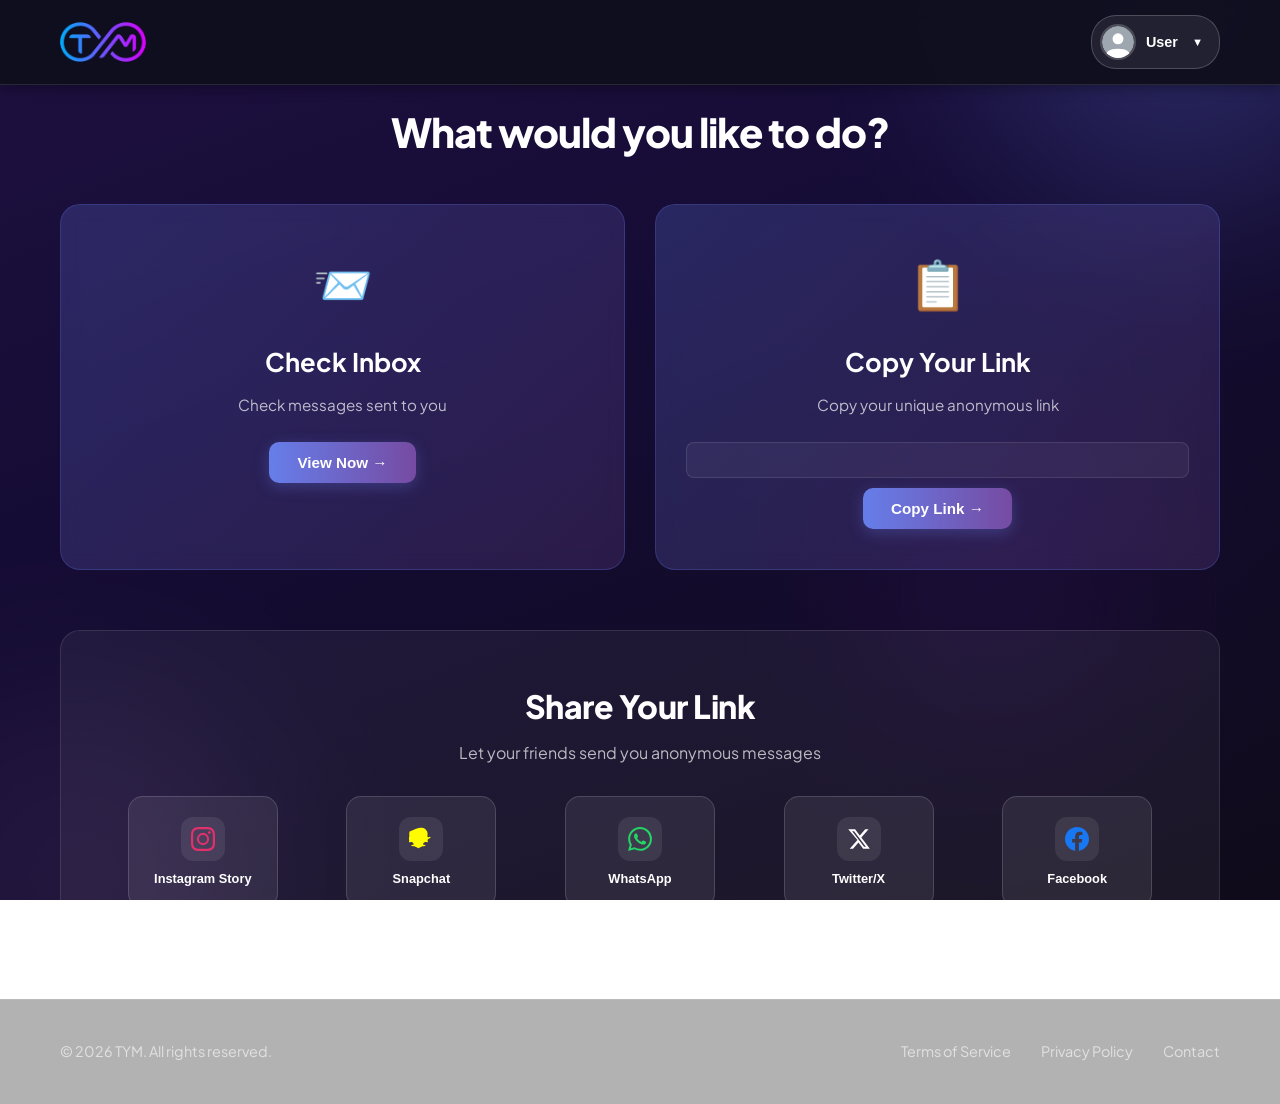
==== commit f027c5a9: "UI update" ====
--- a/dashboard.html
+++ b/dashboard.html
@@ -4,6 +4,7 @@
     <meta charset="UTF-8">
     <meta name="viewport" content="width=device-width, initial-scale=1.0">
     <title>Dashboard - TYM (Talk Your Mind)</title>
+    <link rel="icon" type="image/png" href="./assets/tym-logo.png">
     <link href="https://fonts.googleapis.com/css2?family=Plus+Jakarta+Sans:wght@400;500;600;700;800&display=swap" rel="stylesheet">
     <link rel="stylesheet" href="dashboard-style.css">
     <!-- Cropper.js CSS -->
@@ -36,7 +37,7 @@
             <!-- Profile Trigger (Right Side) -->
             <div class="profile-section">
                 <button class="profile-trigger" id="profileTrigger">
-                    <img src="https://api.dicebear.com/7.x/avataaars/svg?seed=Felix" alt="User Avatar" class="avatar-image">
+                    <img src="./assets/default-avatar.svg" alt="User Avatar" class="avatar-image">
                     <span class="user-name" id="userName">User</span>
                     <span class="chevron-icon">▼</span>
                 </button>
--- a/dashboard-style.css
+++ b/dashboard-style.css
@@ -295,7 +295,7 @@
 }
 
 .hero-title {
-    font-size: 2.5rem;
+    font-size: clamp(1.4rem, 4vw, 2.5rem);
     font-weight: 900;
     color: white;
     margin-bottom: 40px;
@@ -413,7 +413,7 @@
 }
 
 .share-title {
-    font-size: 2rem;
+    font-size: clamp(1.2rem, 3.5vw, 2rem);
     font-weight: 900;
     color: white;
     margin-bottom: 8px;
@@ -835,6 +835,20 @@
     .share-button {
         padding: 16px 10px;
         font-size: 0.75rem;
+        max-width: 100%;
+    }
+
+    /* Centre the 5th share button so it doesn't span awkwardly */
+    .share-button:last-child {
+        grid-column: 1 / -1;
+        max-width: 160px;
+        justify-self: center;
+        width: 100%;
+    }
+
+    /* Full-width card buttons on small screens */
+    .card-button {
+        width: 100%;
     }
 
     .toast {
